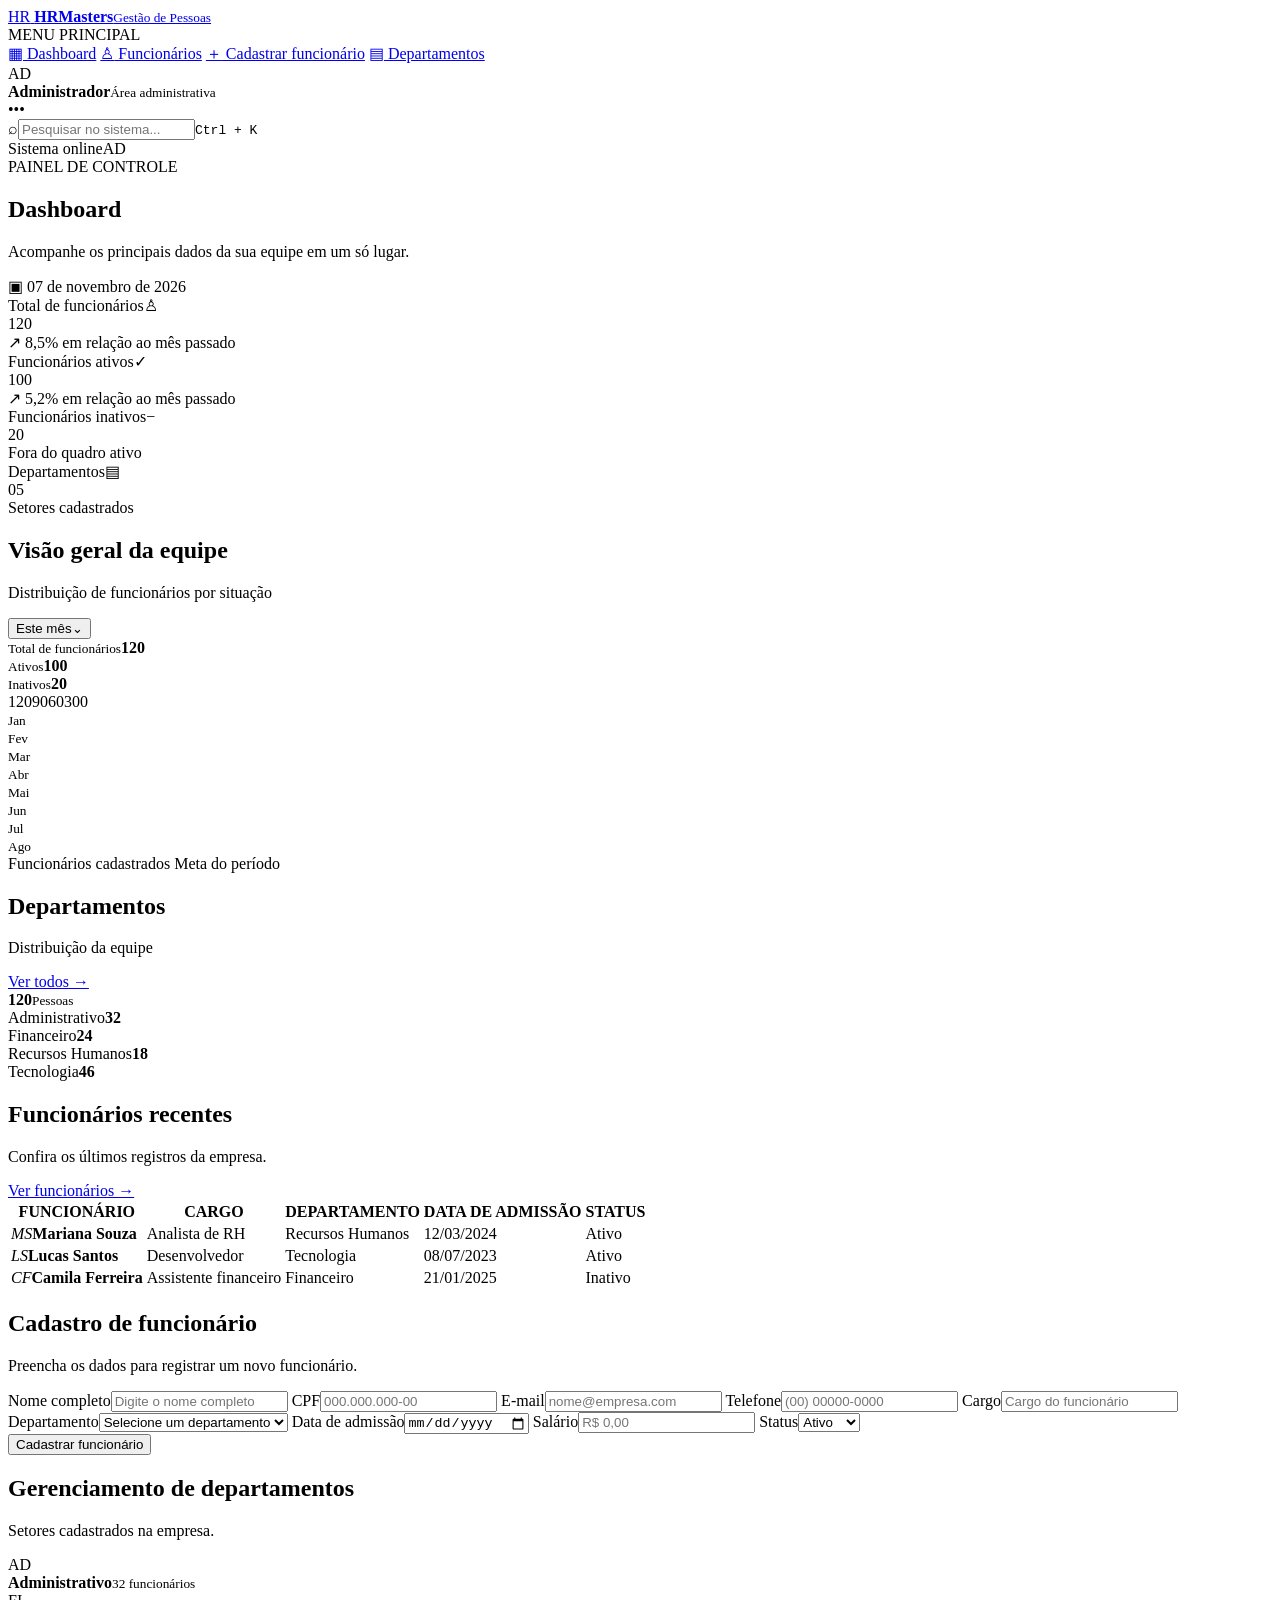
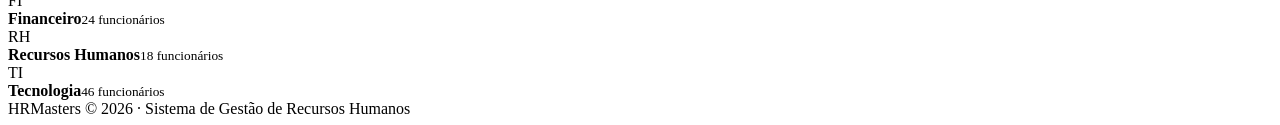
==== index.html @ aa5efdaa "Update and rename index de front.html to index.html" ====
<!DOCTYPE html>
<html lang="pt-BR">
<head>
    <meta charset="UTF-8">
    <meta name="viewport" content="width=device-width, initial-scale=1.0">
    <title>HRMasters | Gestão de Pessoas</title>
    <link rel="stylesheet" href="styles.css">
</head>
<body>
<div class="app">
    <aside class="sidebar">
        <a class="brand" href="#inicio">
            <span class="brand-mark">HR</span>
            <span><strong>HRMasters</strong><small>Gestão de Pessoas</small></span>
        </a>

        <div class="nav-label">MENU PRINCIPAL</div>
        <nav class="navigation">
            <a class="nav-link selected" href="#inicio"><span class="nav-icon">▦</span> Dashboard</a>
            <a class="nav-link" href="#funcionarios"><span class="nav-icon">♙</span> Funcionários</a>
            <a class="nav-link" href="#cadastro"><span class="nav-icon">＋</span> Cadastrar funcionário</a>
            <a class="nav-link" href="#departamentos"><span class="nav-icon">▤</span> Departamentos</a>
        </nav>

        <div class="sidebar-bottom">
            <div class="avatar admin-avatar">AD</div>
            <div><strong>Administrador</strong><small>Área administrativa</small></div>
            <span class="more">•••</span>
        </div>
    </aside>

    <main class="main-content">
        <header class="topbar">
            <div class="search-box"><span>⌕</span><input type="search" placeholder="Pesquisar no sistema..."><kbd>Ctrl + K</kbd></div>
            <div class="top-actions"><span class="online"><i></i> Sistema online</span><span class="top-avatar">AD</span></div>
        </header>

        <section class="page-heading" id="inicio">
            <div><div class="eyebrow">PAINEL DE CONTROLE</div><h1>Dashboard</h1><p>Acompanhe os principais dados da sua equipe em um só lugar.</p></div>
            <div class="heading-date"><span>▣</span> 07 de novembro de 2026</div>
        </section>

        <section class="stats">
            <article class="stat-card">
                <div class="stat-head"><span>Total de funcionários</span><span class="stat-icon icon-blue">♙</span></div>
                <div class="stat-number">120</div><div class="stat-foot"><span class="trend">↗ 8,5%</span> em relação ao mês passado</div>
            </article>
            <article class="stat-card">
                <div class="stat-head"><span>Funcionários ativos</span><span class="stat-icon icon-green">✓</span></div>
                <div class="stat-number">100</div><div class="stat-foot"><span class="trend">↗ 5,2%</span> em relação ao mês passado</div>
            </article>
            <article class="stat-card">
                <div class="stat-head"><span>Funcionários inativos</span><span class="stat-icon icon-orange">−</span></div>
                <div class="stat-number">20</div><div class="stat-foot muted-foot">Fora do quadro ativo</div>
            </article>
            <article class="stat-card">
                <div class="stat-head"><span>Departamentos</span><span class="stat-icon icon-purple">▤</span></div>
                <div class="stat-number">05</div><div class="stat-foot muted-foot">Setores cadastrados</div>
            </article>
        </section>

        <section class="dashboard-grid">
            <article class="panel performance">
                <div class="panel-title"><div><h2>Visão geral da equipe</h2><p>Distribuição de funcionários por situação</p></div><button class="outline-button">Este mês⌄</button></div>
                <div class="chart-summary">
                    <div><small>Total de funcionários</small><strong>120</strong></div>
                    <div><small>Ativos</small><strong class="green-text">100</strong></div>
                    <div><small>Inativos</small><strong class="orange-text">20</strong></div>
                </div>
                <div class="bar-chart">
                    <div class="y-labels"><span>120</span><span>90</span><span>60</span><span>30</span><span>0</span></div>
                    <div class="bars">
                        <div class="bar-column"><div class="bar-track"><div class="bar-fill" style="height:82%"></div></div><small>Jan</small></div>
                        <div class="bar-column"><div class="bar-track"><div class="bar-fill" style="height:68%"></div></div><small>Fev</small></div>
                        <div class="bar-column"><div class="bar-track"><div class="bar-fill" style="height:73%"></div></div><small>Mar</small></div>
                        <div class="bar-column"><div class="bar-track"><div class="bar-fill" style="height:76%"></div></div><small>Abr</small></div>
                        <div class="bar-column"><div class="bar-track"><div class="bar-fill" style="height:88%"></div></div><small>Mai</small></div>
                        <div class="bar-column"><div class="bar-track"><div class="bar-fill" style="height:91%"></div></div><small>Jun</small></div>
                        <div class="bar-column"><div class="bar-track"><div class="bar-fill" style="height:95%"></div></div><small>Jul</small></div>
                        <div class="bar-column"><div class="bar-track"><div class="bar-fill" style="height:100%"></div></div><small>Ago</small></div>
                    </div>
                </div>
                <div class="chart-legend"><span><i class="legend-blue"></i> Funcionários cadastrados</span><span><i class="legend-light"></i> Meta do período</span></div>
            </article>

            <article class="panel departments-panel">
                <div class="panel-title"><div><h2>Departamentos</h2><p>Distribuição da equipe</p></div><a href="#departamentos" class="see-all">Ver todos →</a></div>
                <div class="donut-area"><div class="donut"><div class="donut-center"><strong>120</strong><small>Pessoas</small></div></div></div>
                <div class="legend-list">
                    <div><i class="dot dot-blue"></i><span>Administrativo</span><b>32</b></div>
                    <div><i class="dot dot-green"></i><span>Financeiro</span><b>24</b></div>
                    <div><i class="dot dot-purple"></i><span>Recursos Humanos</span><b>18</b></div>
                    <div><i class="dot dot-orange"></i><span>Tecnologia</span><b>46</b></div>
                </div>
            </article>
        </section>

        <section class="panel employees-panel" id="funcionarios">
            <div class="panel-title"><div><h2>Funcionários recentes</h2><p>Confira os últimos registros da empresa.</p></div><a href="#funcionarios" class="see-all">Ver funcionários →</a></div>
            <div class="table-responsive">
                <table>
                    <thead><tr><th>FUNCIONÁRIO</th><th>CARGO</th><th>DEPARTAMENTO</th><th>DATA DE ADMISSÃO</th><th>STATUS</th></tr></thead>
                    <tbody>
                        <tr><td><span class="person"><i class="person-avatar p1">MS</i><b>Mariana Souza</b></span></td><td>Analista de RH</td><td>Recursos Humanos</td><td>12/03/2024</td><td><span class="badge active">Ativo</span></td></tr>
                        <tr><td><span class="person"><i class="person-avatar p2">LS</i><b>Lucas Santos</b></span></td><td>Desenvolvedor</td><td>Tecnologia</td><td>08/07/2023</td><td><span class="badge active">Ativo</span></td></tr>
                        <tr><td><span class="person"><i class="person-avatar p3">CF</i><b>Camila Ferreira</b></span></td><td>Assistente financeiro</td><td>Financeiro</td><td>21/01/2025</td><td><span class="badge inactive">Inativo</span></td></tr>
                    </tbody>
                </table>
            </div>
        </section>

        <section class="panel form-section" id="cadastro">
            <div class="panel-title"><div><h2>Cadastro de funcionário</h2><p>Preencha os dados para registrar um novo funcionário.</p></div></div>
            <form class="employee-form">
                <label>Nome completo<input type="text" placeholder="Digite o nome completo"></label>
                <label>CPF<input type="text" placeholder="000.000.000-00"></label>
                <label>E-mail<input type="email" placeholder="nome@empresa.com"></label>
                <label>Telefone<input type="tel" placeholder="(00) 00000-0000"></label>
                <label>Cargo<input type="text" placeholder="Cargo do funcionário"></label>
                <label>Departamento<select><option>Selecione um departamento</option><option>Administrativo</option><option>Financeiro</option><option>Recursos Humanos</option><option>Tecnologia</option></select></label>
                <label>Data de admissão<input type="date"></label>
                <label>Salário<input type="number" placeholder="R$ 0,00"></label>
                <label>Status<select><option>Ativo</option><option>Inativo</option></select></label>
                <div class="form-button"><button type="button" class="primary-button">Cadastrar funcionário</button></div>
            </form>
        </section>

        <section class="panel department-section" id="departamentos">
            <div class="panel-title"><div><h2>Gerenciamento de departamentos</h2><p>Setores cadastrados na empresa.</p></div></div>
            <div class="department-cards">
                <article><span class="department-symbol blue-bg">AD</span><div><b>Administrativo</b><small>32 funcionários</small></div></article>
                <article><span class="department-symbol green-bg">FI</span><div><b>Financeiro</b><small>24 funcionários</small></div></article>
                <article><span class="department-symbol purple-bg">RH</span><div><b>Recursos Humanos</b><small>18 funcionários</small></div></article>
                <article><span class="department-symbol orange-bg">TI</span><div><b>Tecnologia</b><small>46 funcionários</small></div></article>
            </div>
        </section>

        <script src="script.js"></script>
    </main>
</div>
<footer>HRMasters © 2026 · Sistema de Gestão de Recursos Humanos</footer>
</body>
</html>
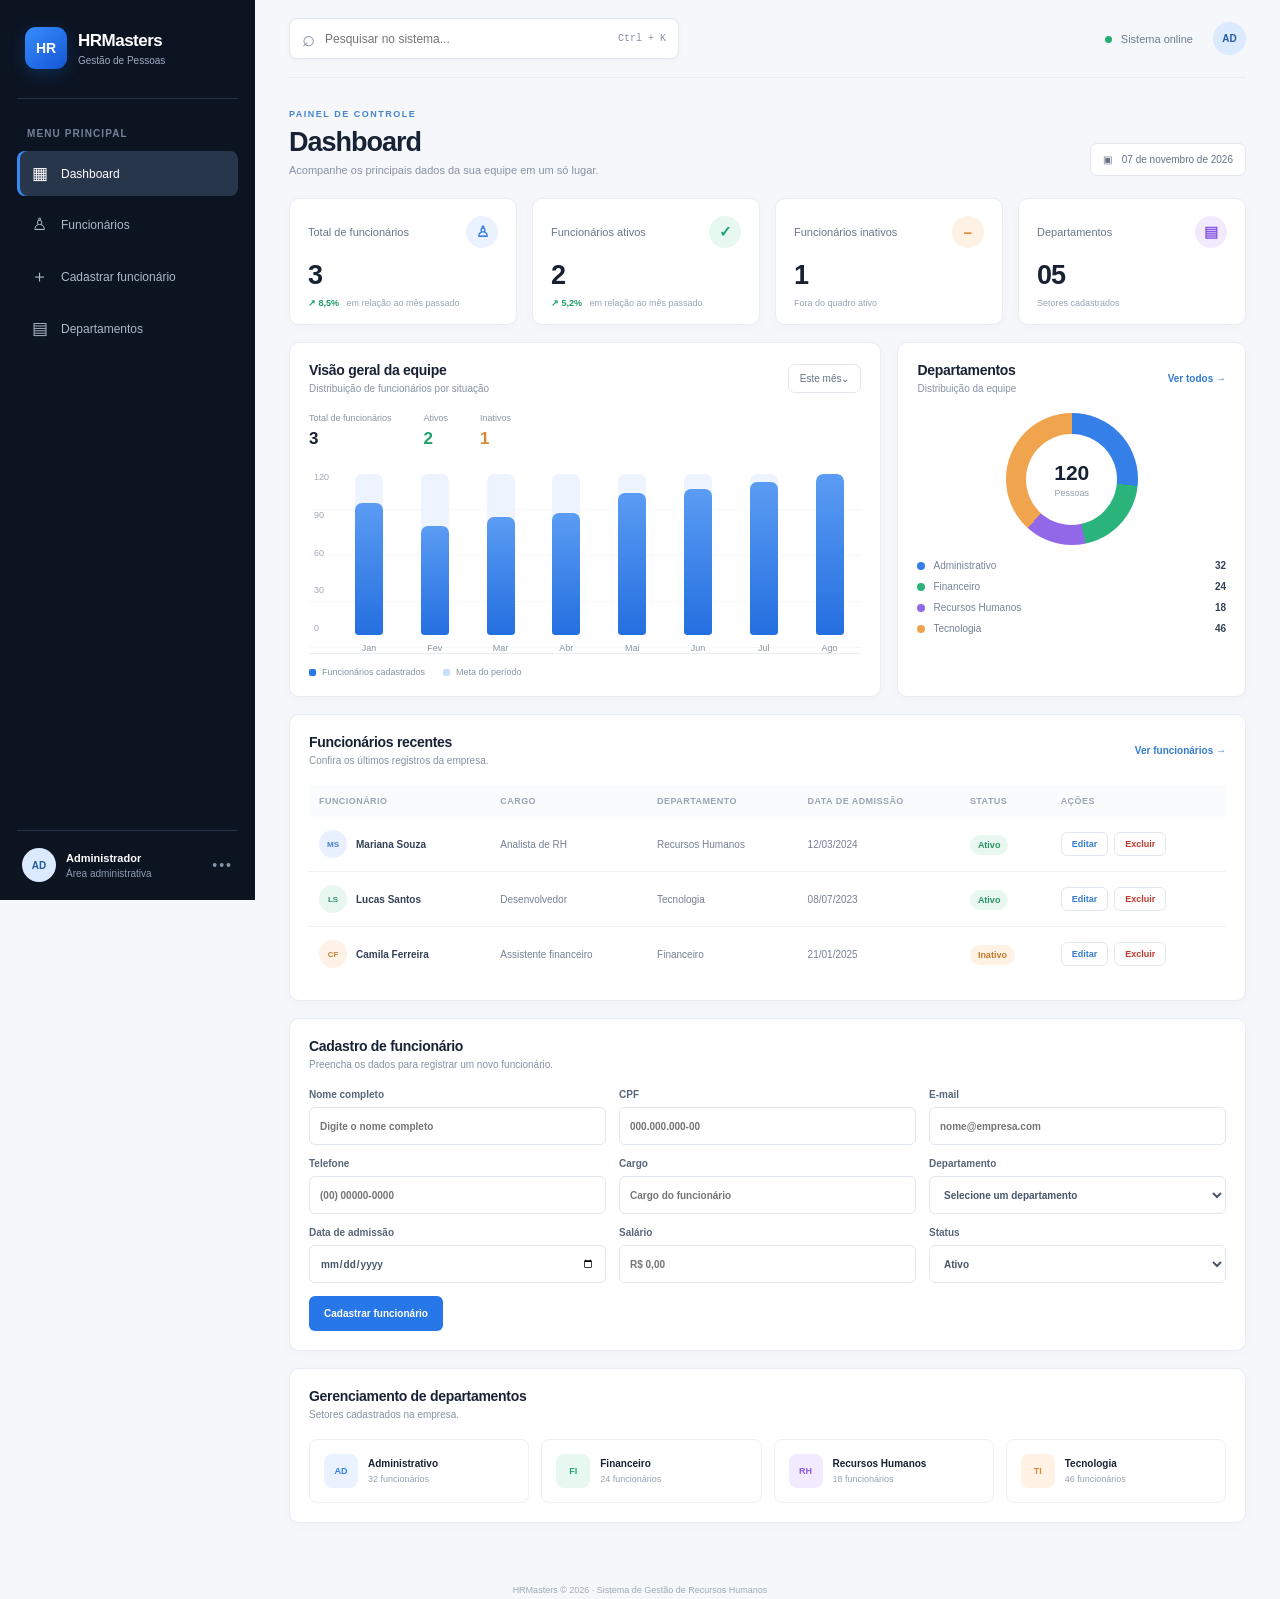
==== commit 75d70353: "Add files via upload" ====
--- a/index.html
+++ b/index.html
@@ -98,12 +98,12 @@
         <section class="panel employees-panel" id="funcionarios">
             <div class="panel-title"><div><h2>Funcionários recentes</h2><p>Confira os últimos registros da empresa.</p></div><a href="#funcionarios" class="see-all">Ver funcionários →</a></div>
             <div class="table-responsive">
-                <table>
-                    <thead><tr><th>FUNCIONÁRIO</th><th>CARGO</th><th>DEPARTAMENTO</th><th>DATA DE ADMISSÃO</th><th>STATUS</th></tr></thead>
+                <table id="funcionarios-table">
+                    <thead>
+                        <tr><th>FUNCIONÁRIO</th><th>CARGO</th><th>DEPARTAMENTO</th><th>DATA DE ADMISSÃO</th><th>STATUS</th><th>AÇÕES</th></tr>
+                    </thead>
                     <tbody>
-                        <tr><td><span class="person"><i class="person-avatar p1">MS</i><b>Mariana Souza</b></span></td><td>Analista de RH</td><td>Recursos Humanos</td><td>12/03/2024</td><td><span class="badge active">Ativo</span></td></tr>
-                        <tr><td><span class="person"><i class="person-avatar p2">LS</i><b>Lucas Santos</b></span></td><td>Desenvolvedor</td><td>Tecnologia</td><td>08/07/2023</td><td><span class="badge active">Ativo</span></td></tr>
-                        <tr><td><span class="person"><i class="person-avatar p3">CF</i><b>Camila Ferreira</b></span></td><td>Assistente financeiro</td><td>Financeiro</td><td>21/01/2025</td><td><span class="badge inactive">Inativo</span></td></tr>
+                        <!-- Preenchido automaticamente pelo script.js -->
                     </tbody>
                 </table>
             </div>
@@ -112,16 +112,32 @@
         <section class="panel form-section" id="cadastro">
             <div class="panel-title"><div><h2>Cadastro de funcionário</h2><p>Preencha os dados para registrar um novo funcionário.</p></div></div>
             <form class="employee-form">
-                <label>Nome completo<input type="text" placeholder="Digite o nome completo"></label>
-                <label>CPF<input type="text" placeholder="000.000.000-00"></label>
-                <label>E-mail<input type="email" placeholder="nome@empresa.com"></label>
-                <label>Telefone<input type="tel" placeholder="(00) 00000-0000"></label>
-                <label>Cargo<input type="text" placeholder="Cargo do funcionário"></label>
-                <label>Departamento<select><option>Selecione um departamento</option><option>Administrativo</option><option>Financeiro</option><option>Recursos Humanos</option><option>Tecnologia</option></select></label>
-                <label>Data de admissão<input type="date"></label>
-                <label>Salário<input type="number" placeholder="R$ 0,00"></label>
-                <label>Status<select><option>Ativo</option><option>Inativo</option></select></label>
-                <div class="form-button"><button type="button" class="primary-button">Cadastrar funcionário</button></div>
+                <label>Nome completo<input type="text" name="nome" placeholder="Digite o nome completo"></label>
+                <label>CPF<input type="text" name="cpf" placeholder="000.000.000-00"></label>
+                <label>E-mail<input type="email" name="email" placeholder="nome@empresa.com"></label>
+                <label>Telefone<input type="tel" name="telefone" placeholder="(00) 00000-0000"></label>
+                <label>Cargo<input type="text" name="cargo" placeholder="Cargo do funcionário"></label>
+                <label>Departamento
+                    <select name="departamento">
+                        <option value="">Selecione um departamento</option>
+                        <option value="Administrativo">Administrativo</option>
+                        <option value="Financeiro">Financeiro</option>
+                        <option value="Recursos Humanos">Recursos Humanos</option>
+                        <option value="Tecnologia">Tecnologia</option>
+                    </select>
+                </label>
+                <label>Data de admissão<input type="date" name="dataAdmissao"></label>
+                <label>Salário<input type="number" name="salario" placeholder="R$ 0,00" min="0" step="0.01"></label>
+                <label>Status
+                    <select name="status">
+                        <option value="ativo">Ativo</option>
+                        <option value="inativo">Inativo</option>
+                    </select>
+                </label>
+                <div class="form-button">
+                    <button type="submit" class="primary-button">Cadastrar funcionário</button>
+                    <button type="button" class="secondary-button" id="btn-cancelar" hidden>Cancelar edição</button>
+                </div>
             </form>
         </section>
 
@@ -134,10 +150,10 @@
                 <article><span class="department-symbol orange-bg">TI</span><div><b>Tecnologia</b><small>46 funcionários</small></div></article>
             </div>
         </section>
-
-        <script src="script.js"></script>
     </main>
 </div>
 <footer>HRMasters © 2026 · Sistema de Gestão de Recursos Humanos</footer>
+
+<script src="script.js"></script>
 </body>
 </html>
--- a/styles.css
+++ b/styles.css
@@ -0,0 +1,165 @@
+@import url('https://fonts.googleapis.com/css2?family=Inter:wght@400;500;600;700;800&display=swap');
+
+:root {
+    --navy: #0c1422;
+    --navy-soft: #172338;
+    --blue: #2877e8;
+    --blue-dark: #1e5fc0;
+    --text: #182235;
+    --muted: #8792a3;
+    --line: #e9edf3;
+    --page: #f5f7fb;
+    --white: #ffffff;
+}
+* { margin: 0; padding: 0; box-sizing: border-box; }
+html { scroll-behavior: smooth; }
+body { font-family: 'Inter', Arial, sans-serif; background: var(--page); color: var(--text); font-size: 14px; }
+button, input, select { font: inherit; }
+.app { min-height: 100vh; }
+.sidebar {
+    width: 255px; position: fixed; inset: 0 auto 0 0; z-index: 10;
+    background: var(--navy); color: #fff; padding: 25px 17px 18px;
+    display: flex; flex-direction: column;
+}
+.brand { display: flex; align-items: center; gap: 11px; padding: 2px 8px 29px; text-decoration: none; color: white; border-bottom: 1px solid #273247; }
+.brand-mark { width: 42px; height: 42px; display: grid; place-items: center; border-radius: 11px; background: linear-gradient(140deg,#368cff,#1557d3); font-weight: 800; font-size: 14px; box-shadow: 0 5px 15px #1764d044; }
+.brand strong { display: block; font-size: 17px; letter-spacing: -.5px; }
+.brand small { display: block; color: #9eacc0; font-size: 10px; margin-top: 4px; }
+.nav-label { color: #748198; font-size: 10px; font-weight: 700; letter-spacing: 1.1px; margin: 29px 10px 12px; }
+.navigation { display: grid; gap: 6px; }
+.nav-link { display: flex; align-items: center; gap: 12px; color: #aeb9c9; text-decoration: none; padding: 12px 13px; border-radius: 8px; font-size: 12px; transition: .2s; }
+.nav-icon { width: 19px; text-align: center; font-size: 17px; }
+.nav-link:hover, .nav-link.selected { background: #28364b; color: #fff; }
+.nav-link.selected { box-shadow: inset 3px 0 #3989f5; }
+.sidebar-bottom { margin-top: auto; border-top: 1px solid #273247; padding: 17px 5px 0; display: flex; align-items: center; gap: 10px; }
+.avatar, .top-avatar { width: 34px; height: 34px; display: grid; place-items: center; border-radius: 50%; background: #dbeafe; color: #245c9f; font-size: 10px; font-weight: 700; font-style: normal; }
+.sidebar-bottom strong { display: block; font-size: 11px; }
+.sidebar-bottom small { display: block; color: #8d9bb0; font-size: 10px; margin-top: 4px; }
+.more { margin-left: auto; color: #8795a8; letter-spacing: 2px; }
+.main-content { margin-left: 255px; padding: 0 34px 25px; max-width: 1700px; }
+.topbar { height: 78px; display: flex; justify-content: space-between; align-items: center; border-bottom: 1px solid var(--line); margin-bottom: 31px; }
+.search-box { display: flex; align-items: center; gap: 10px; width: min(390px, 55%); height: 41px; background: white; border: 1px solid #e4e9f0; border-radius: 8px; padding: 0 12px; box-shadow: 0 2px 5px #15243a08; color: #8792a3; }
+.search-box span { font-size: 22px; }
+.search-box input { border: 0; outline: 0; flex: 1; min-width: 0; font-size: 12px; }
+.search-box kbd { color: #8792a3; font-size: 10px; white-space: nowrap; }
+.top-actions { display: flex; align-items: center; gap: 20px; }
+.online { color: #6e7b8d; font-size: 11px; }
+.online i { display: inline-block; width: 7px; height: 7px; background: #24ae70; border-radius: 50%; margin-right: 6px; }
+.top-avatar { width: 33px; height: 33px; }
+.page-heading { display: flex; align-items: end; justify-content: space-between; gap: 20px; margin-bottom: 22px; }
+.eyebrow { color: #4785ce; font-size: 9px; font-weight: 800; letter-spacing: 1.5px; margin-bottom: 8px; }
+h1 { font-size: 27px; letter-spacing: -1px; margin-bottom: 6px; }
+.page-heading p, .panel-title p { color: var(--muted); font-size: 11px; }
+.heading-date, .outline-button { border: 1px solid #e2e7ee; background: #fff; border-radius: 7px; padding: 10px 12px; color: #667387; font-size: 10px; }
+.heading-date span { margin-right: 7px; }
+.stats { display: grid; grid-template-columns: repeat(4,minmax(0,1fr)); gap: 15px; margin-bottom: 17px; }
+.stat-card, .panel { background: var(--white); border: 1px solid #e8edf3; border-radius: 10px; box-shadow: 0 3px 12px #14243a06; }
+.stat-card { padding: 17px 18px 16px; }
+.stat-head { display: flex; align-items: center; justify-content: space-between; color: #68768a; font-size: 11px; font-weight: 500; }
+.stat-icon { width: 32px; height: 32px; display: grid; place-items: center; border-radius: 50%; font-size: 15px; font-weight: 700; }
+.icon-blue { background: #eaf2ff; color: #347ce3; }
+.icon-green { background: #e6f8ef; color: #21a36c; }
+.icon-orange { background: #fff2e5; color: #d88a37; }
+.icon-purple { background: #f2ebff; color: #8a5be0; }
+.stat-number { font-size: 27px; font-weight: 700; letter-spacing: -1px; margin: 12px 0 7px; }
+.stat-foot { color: #9aa4b2; font-size: 9px; }
+.trend { color: #1e9b66; font-weight: 700; margin-right: 5px; }
+.muted-foot { color: #9aa4b2; }
+.dashboard-grid { display: grid; grid-template-columns: minmax(0,1.7fr) minmax(260px,1fr); gap: 16px; margin-bottom: 17px; }
+.panel { padding: 19px; min-width: 0; }
+.panel-title { display: flex; justify-content: space-between; align-items: center; gap: 12px; margin-bottom: 19px; }
+.panel-title h2 { font-size: 14px; letter-spacing: -.3px; margin-bottom: 5px; }
+.panel-title p { font-size: 10px; }
+.outline-button { padding: 8px 11px; }
+.chart-summary { display: flex; gap: 32px; margin: 4px 0 15px; }
+.chart-summary div { display: grid; gap: 6px; }
+.chart-summary small { color: #8a95a4; font-size: 9px; }
+.chart-summary strong { font-size: 17px; }
+.green-text { color: #20a16a; }
+.orange-text { color: #d68a36; }
+.bar-chart { height: 190px; display: flex; gap: 13px; padding: 8px 5px 0; border-bottom: 1px solid #e9edf3; background: repeating-linear-gradient(to bottom,transparent 0,transparent 45px,#edf0f4 46px); }
+.y-labels { display: flex; flex-direction: column; justify-content: space-between; color: #a1aab6; font-size: 9px; padding-bottom: 20px; }
+.bars { flex: 1; display: flex; align-items: end; justify-content: space-around; gap: 12px; }
+.bar-column { height: 100%; flex: 1; display: flex; flex-direction: column; justify-content: end; align-items: center; gap: 8px; }
+.bar-track { width: min(28px,75%); height: calc(100% - 20px); display: flex; align-items: end; background: #edf4ff; border-radius: 7px 7px 3px 3px; overflow: hidden; }
+.bar-fill { width: 100%; background: linear-gradient(180deg,#5b9cf3,#246fe0); border-radius: 7px 7px 3px 3px; }
+.bar-column small { color: #8994a3; font-size: 9px; }
+.chart-legend { display: flex; gap: 18px; margin-top: 13px; color: #8792a3; font-size: 9px; }
+.chart-legend span { display: flex; align-items: center; gap: 6px; }
+.chart-legend i { width: 7px; height: 7px; display: inline-block; border-radius: 2px; }
+.legend-blue { background: #2877e8; }
+.legend-light { background: #c9defb; }
+.see-all { color: #347bd0; font-size: 10px; text-decoration: none; font-weight: 600; white-space: nowrap; }
+.donut-area { display: grid; place-items: center; padding: 0 0 15px; }
+.donut { width: 132px; height: 132px; border-radius: 50%; background: conic-gradient(#347fe8 0 26.7%,#2ab47c 26.7% 46.7%,#9368e8 46.7% 61.7%,#f0a44e 61.7% 100%); display: grid; place-items: center; }
+.donut-center { width: 91px; height: 91px; border-radius: 50%; background: white; display: flex; flex-direction: column; align-items: center; justify-content: center; }
+.donut-center strong { font-size: 21px; }
+.donut-center small { color: #929dad; font-size: 9px; margin-top: 3px; }
+.legend-list { display: grid; gap: 10px; }
+.legend-list div { display: flex; align-items: center; gap: 8px; color: #778396; font-size: 10px; }
+.legend-list b { margin-left: auto; color: #344155; font-size: 10px; }
+.dot { width: 8px; height: 8px; border-radius: 50%; }
+.dot-blue { background: #347fe8; }.dot-green { background: #2ab47c; }.dot-purple { background: #9368e8; }.dot-orange { background: #f0a44e; }
+.employees-panel { margin-bottom: 17px; }
+.table-responsive { width: 100%; overflow-x: auto; }
+table { width: 100%; border-collapse: collapse; min-width: 650px; text-align: left; }
+th { padding: 11px 10px; color: #9aa4b2; background: #fafbfd; font-size: 9px; letter-spacing: .45px; font-weight: 700; }
+td { padding: 13px 10px; border-bottom: 1px solid #eef1f5; color: #748094; font-size: 10px; }
+tbody tr:last-child td { border-bottom: 0; }
+.person { display: flex; align-items: center; gap: 9px; color: #344155; }
+.person b { font-size: 10px; }
+.person-avatar { width: 28px; height: 28px; display: grid; place-items: center; border-radius: 50%; font-style: normal; font-size: 8px; font-weight: 700; }
+.p1 { background: #e9f1ff; color: #477ed0; }.p2 { background: #e8f7ef; color: #269768; }.p3 { background: #fff1e5; color: #c7833c; }
+.badge { padding: 5px 8px; border-radius: 20px; font-size: 9px; font-weight: 600; }
+.badge.active { background: #e8f7ef; color: #259363; }.badge.inactive { background: #fff2e5; color: #c47b2e; }
+.form-section, .department-section { margin-bottom: 17px; }
+.employee-form { display: grid; grid-template-columns: repeat(3,minmax(0,1fr)); gap: 13px; }
+.employee-form label { display: flex; flex-direction: column; gap: 7px; color: #58667a; font-size: 10px; font-weight: 600; }
+.employee-form input, .employee-form select { width: 100%; height: 38px; border: 1px solid #e1e7ee; border-radius: 6px; padding: 0 10px; outline: 0; color: #47566a; background: #fff; font-size: 10px; }
+.employee-form input:focus, .employee-form select:focus { border-color: #6aa0e8; box-shadow: 0 0 0 3px #347fe815; }
+.form-button { display: flex; align-items: end; }
+.primary-button { border: 0; border-radius: 6px; background: #2877e8; color: white; padding: 12px 15px; font-size: 10px; font-weight: 600; cursor: pointer; }
+.primary-button:hover { background: #1e5fc0; }
+.department-cards { display: grid; grid-template-columns: repeat(4,minmax(0,1fr)); gap: 12px; }
+.department-cards article { display: flex; align-items: center; gap: 10px; padding: 14px; border: 1px solid #edf0f4; border-radius: 8px; }
+.department-symbol { width: 34px; height: 34px; border-radius: 8px; display: grid; place-items: center; font-size: 9px; font-weight: 700; }
+.blue-bg { background: #eaf2ff; color: #347fe8; }.green-bg { background: #e6f8ef; color: #21a36c; }.purple-bg { background: #f2ebff; color: #8a5be0; }.orange-bg { background: #fff2e5; color: #d88a37; }
+.department-cards b { display: block; font-size: 10px; }.department-cards small { display: block; color: #98a2b0; font-size: 9px; margin-top: 5px; }
+footer { text-align: center; padding: 20px 0 4px; color: #a0a9b6; font-size: 9px; }
+@media (max-width: 1100px) {
+    .stats { grid-template-columns: repeat(2,minmax(0,1fr)); }
+    .dashboard-grid { grid-template-columns: 1fr; }
+    .department-cards { grid-template-columns: repeat(2,minmax(0,1fr)); }
+}
+@media (max-width: 700px) {
+    .sidebar { position: static; width: 100%; min-height: auto; }
+    .brand { padding-bottom: 16px; }
+    .nav-label { margin-top: 16px; }
+    .navigation { grid-template-columns: repeat(2,minmax(0,1fr)); }
+    .sidebar-bottom { margin-top: 18px; }
+    .main-content { margin-left: 0; padding: 0 15px 20px; }
+    .topbar { height: 62px; margin-bottom: 22px; }
+    .search-box { width: 100%; }
+    .top-actions { display: none; }
+    .page-heading { align-items: flex-start; flex-direction: column; }
+    .heading-date { align-self: flex-start; }
+    .stats { gap: 10px; }
+    .stat-card { padding: 13px; }
+    .stat-head { font-size: 9px; }
+    .stat-number { font-size: 23px; }
+    .employee-form { grid-template-columns: 1fr; }
+    .department-cards { grid-template-columns: 1fr; }
+    .panel { padding: 14px; }
+    .chart-summary { gap: 17px; }
+}
+
+/* Ações da tabela e botão de cancelar edição */
+.acoes { display: flex; gap: 6px; }
+.btn-editar, .btn-excluir { border: 1px solid #e1e7ee; background: #fff; border-radius: 6px; padding: 6px 10px; font-size: 9px; font-weight: 600; cursor: pointer; }
+.btn-editar { color: #347bd0; }
+.btn-editar:hover { background: #eaf2ff; }
+.btn-excluir { color: #c0392b; }
+.btn-excluir:hover { background: #fdecea; }
+.form-button { gap: 10px; }
+.secondary-button { border: 1px solid #e1e7ee; border-radius: 6px; background: #fff; color: #58667a; padding: 12px 15px; font-size: 10px; font-weight: 600; cursor: pointer; }
+.secondary-button:hover { background: #f5f7fb; }
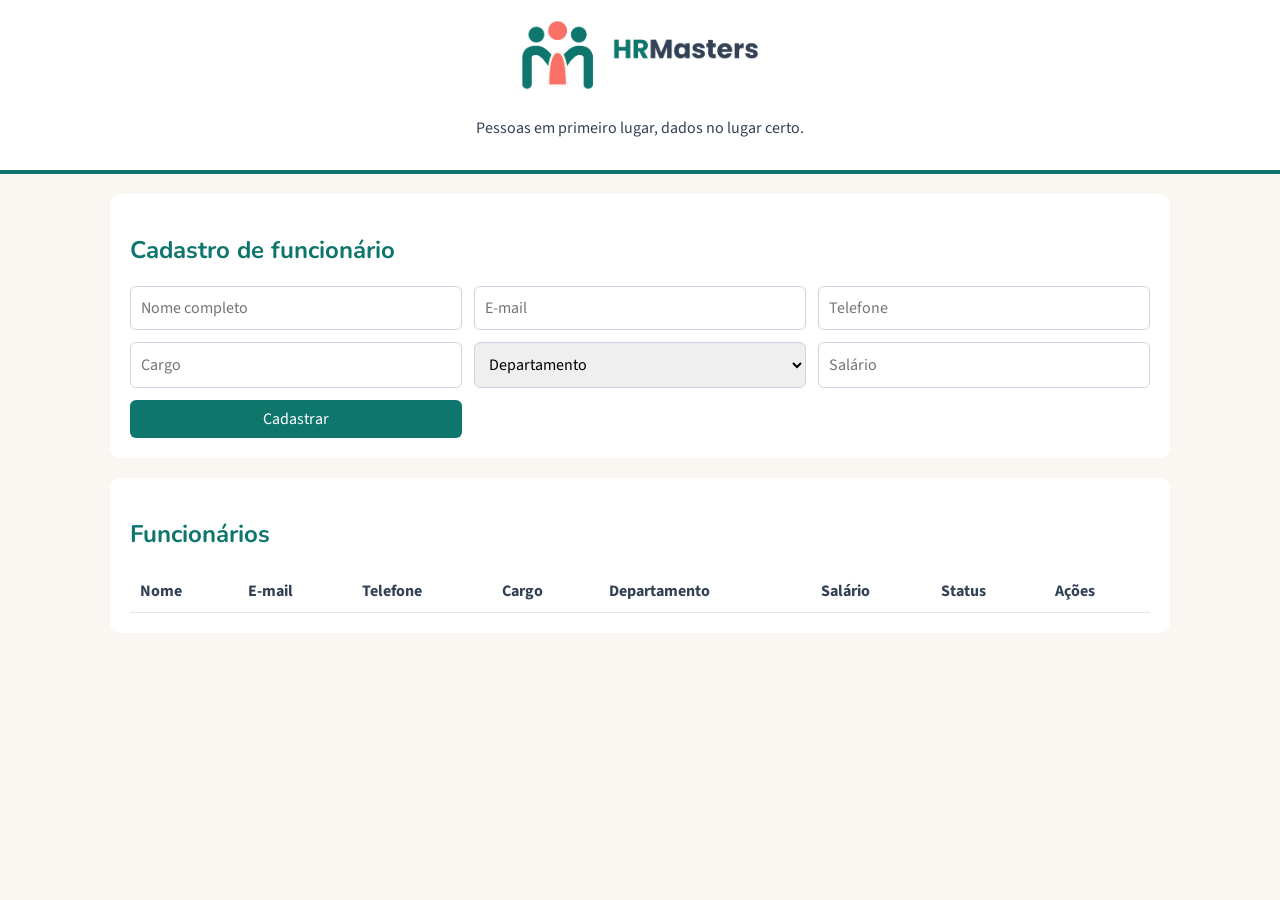
==== commit 68fcf7d7: "Add files via upload" ====
--- a/index.html
+++ b/index.html
@@ -3,157 +3,56 @@
 <head>
     <meta charset="UTF-8">
     <meta name="viewport" content="width=device-width, initial-scale=1.0">
-    <title>HRMasters | Gestão de Pessoas</title>
+    <title>HRMasters</title>
+    <link href="https://fonts.googleapis.com/css2?family=Nunito:wght@700&family=Source+Sans+3&display=swap" rel="stylesheet">
     <link rel="stylesheet" href="styles.css">
 </head>
 <body>
-<div class="app">
-    <aside class="sidebar">
-        <a class="brand" href="#inicio">
-            <span class="brand-mark">HR</span>
-            <span><strong>HRMasters</strong><small>Gestão de Pessoas</small></span>
-        </a>
+    <header>
+        <img src="logo.png" alt="HRMasters">
+        <p>Pessoas em primeiro lugar, dados no lugar certo.</p>
+    </header>
 
-        <div class="nav-label">MENU PRINCIPAL</div>
-        <nav class="navigation">
-            <a class="nav-link selected" href="#inicio"><span class="nav-icon">▦</span> Dashboard</a>
-            <a class="nav-link" href="#funcionarios"><span class="nav-icon">♙</span> Funcionários</a>
-            <a class="nav-link" href="#cadastro"><span class="nav-icon">＋</span> Cadastrar funcionário</a>
-            <a class="nav-link" href="#departamentos"><span class="nav-icon">▤</span> Departamentos</a>
-        </nav>
-
-        <div class="sidebar-bottom">
-            <div class="avatar admin-avatar">AD</div>
-            <div><strong>Administrador</strong><small>Área administrativa</small></div>
-            <span class="more">•••</span>
-        </div>
-    </aside>
-
-    <main class="main-content">
-        <header class="topbar">
-            <div class="search-box"><span>⌕</span><input type="search" placeholder="Pesquisar no sistema..."><kbd>Ctrl + K</kbd></div>
-            <div class="top-actions"><span class="online"><i></i> Sistema online</span><span class="top-avatar">AD</span></div>
-        </header>
-
-        <section class="page-heading" id="inicio">
-            <div><div class="eyebrow">PAINEL DE CONTROLE</div><h1>Dashboard</h1><p>Acompanhe os principais dados da sua equipe em um só lugar.</p></div>
-            <div class="heading-date"><span>▣</span> 07 de novembro de 2026</div>
-        </section>
-
-        <section class="stats">
-            <article class="stat-card">
-                <div class="stat-head"><span>Total de funcionários</span><span class="stat-icon icon-blue">♙</span></div>
-                <div class="stat-number">120</div><div class="stat-foot"><span class="trend">↗ 8,5%</span> em relação ao mês passado</div>
-            </article>
-            <article class="stat-card">
-                <div class="stat-head"><span>Funcionários ativos</span><span class="stat-icon icon-green">✓</span></div>
-                <div class="stat-number">100</div><div class="stat-foot"><span class="trend">↗ 5,2%</span> em relação ao mês passado</div>
-            </article>
-            <article class="stat-card">
-                <div class="stat-head"><span>Funcionários inativos</span><span class="stat-icon icon-orange">−</span></div>
-                <div class="stat-number">20</div><div class="stat-foot muted-foot">Fora do quadro ativo</div>
-            </article>
-            <article class="stat-card">
-                <div class="stat-head"><span>Departamentos</span><span class="stat-icon icon-purple">▤</span></div>
-                <div class="stat-number">05</div><div class="stat-foot muted-foot">Setores cadastrados</div>
-            </article>
-        </section>
-
-        <section class="dashboard-grid">
-            <article class="panel performance">
-                <div class="panel-title"><div><h2>Visão geral da equipe</h2><p>Distribuição de funcionários por situação</p></div><button class="outline-button">Este mês⌄</button></div>
-                <div class="chart-summary">
-                    <div><small>Total de funcionários</small><strong>120</strong></div>
-                    <div><small>Ativos</small><strong class="green-text">100</strong></div>
-                    <div><small>Inativos</small><strong class="orange-text">20</strong></div>
-                </div>
-                <div class="bar-chart">
-                    <div class="y-labels"><span>120</span><span>90</span><span>60</span><span>30</span><span>0</span></div>
-                    <div class="bars">
-                        <div class="bar-column"><div class="bar-track"><div class="bar-fill" style="height:82%"></div></div><small>Jan</small></div>
-                        <div class="bar-column"><div class="bar-track"><div class="bar-fill" style="height:68%"></div></div><small>Fev</small></div>
-                        <div class="bar-column"><div class="bar-track"><div class="bar-fill" style="height:73%"></div></div><small>Mar</small></div>
-                        <div class="bar-column"><div class="bar-track"><div class="bar-fill" style="height:76%"></div></div><small>Abr</small></div>
-                        <div class="bar-column"><div class="bar-track"><div class="bar-fill" style="height:88%"></div></div><small>Mai</small></div>
-                        <div class="bar-column"><div class="bar-track"><div class="bar-fill" style="height:91%"></div></div><small>Jun</small></div>
-                        <div class="bar-column"><div class="bar-track"><div class="bar-fill" style="height:95%"></div></div><small>Jul</small></div>
-                        <div class="bar-column"><div class="bar-track"><div class="bar-fill" style="height:100%"></div></div><small>Ago</small></div>
-                    </div>
-                </div>
-                <div class="chart-legend"><span><i class="legend-blue"></i> Funcionários cadastrados</span><span><i class="legend-light"></i> Meta do período</span></div>
-            </article>
-
-            <article class="panel departments-panel">
-                <div class="panel-title"><div><h2>Departamentos</h2><p>Distribuição da equipe</p></div><a href="#departamentos" class="see-all">Ver todos →</a></div>
-                <div class="donut-area"><div class="donut"><div class="donut-center"><strong>120</strong><small>Pessoas</small></div></div></div>
-                <div class="legend-list">
-                    <div><i class="dot dot-blue"></i><span>Administrativo</span><b>32</b></div>
-                    <div><i class="dot dot-green"></i><span>Financeiro</span><b>24</b></div>
-                    <div><i class="dot dot-purple"></i><span>Recursos Humanos</span><b>18</b></div>
-                    <div><i class="dot dot-orange"></i><span>Tecnologia</span><b>46</b></div>
-                </div>
-            </article>
-        </section>
-
-        <section class="panel employees-panel" id="funcionarios">
-            <div class="panel-title"><div><h2>Funcionários recentes</h2><p>Confira os últimos registros da empresa.</p></div><a href="#funcionarios" class="see-all">Ver funcionários →</a></div>
-            <div class="table-responsive">
-                <table id="funcionarios-table">
-                    <thead>
-                        <tr><th>FUNCIONÁRIO</th><th>CARGO</th><th>DEPARTAMENTO</th><th>DATA DE ADMISSÃO</th><th>STATUS</th><th>AÇÕES</th></tr>
-                    </thead>
-                    <tbody>
-                        <!-- Preenchido automaticamente pelo script.js -->
-                    </tbody>
-                </table>
-            </div>
-        </section>
-
-        <section class="panel form-section" id="cadastro">
-            <div class="panel-title"><div><h2>Cadastro de funcionário</h2><p>Preencha os dados para registrar um novo funcionário.</p></div></div>
-            <form class="employee-form">
-                <label>Nome completo<input type="text" name="nome" placeholder="Digite o nome completo"></label>
-                <label>CPF<input type="text" name="cpf" placeholder="000.000.000-00"></label>
-                <label>E-mail<input type="email" name="email" placeholder="nome@empresa.com"></label>
-                <label>Telefone<input type="tel" name="telefone" placeholder="(00) 00000-0000"></label>
-                <label>Cargo<input type="text" name="cargo" placeholder="Cargo do funcionário"></label>
-                <label>Departamento
-                    <select name="departamento">
-                        <option value="">Selecione um departamento</option>
-                        <option value="Administrativo">Administrativo</option>
-                        <option value="Financeiro">Financeiro</option>
-                        <option value="Recursos Humanos">Recursos Humanos</option>
-                        <option value="Tecnologia">Tecnologia</option>
-                    </select>
-                </label>
-                <label>Data de admissão<input type="date" name="dataAdmissao"></label>
-                <label>Salário<input type="number" name="salario" placeholder="R$ 0,00" min="0" step="0.01"></label>
-                <label>Status
-                    <select name="status">
-                        <option value="ativo">Ativo</option>
-                        <option value="inativo">Inativo</option>
-                    </select>
-                </label>
-                <div class="form-button">
-                    <button type="submit" class="primary-button">Cadastrar funcionário</button>
-                    <button type="button" class="secondary-button" id="btn-cancelar" hidden>Cancelar edição</button>
-                </div>
+    <main>
+        <section>
+            <h2>Cadastro de funcionário</h2>
+            <form id="formulario">
+                <input type="text" name="nome" placeholder="Nome completo" required>
+                <input type="email" name="email" placeholder="E-mail" required>
+                <input type="tel" name="telefone" placeholder="Telefone" required>
+                <input type="text" name="cargo" placeholder="Cargo" required>
+                <select name="departamento" required>
+                    <option value="">Departamento</option>
+                    <option>Administrativo</option>
+                    <option>Financeiro</option>
+                    <option>Recursos Humanos</option>
+                    <option>Tecnologia</option>
+                </select>
+                <input type="number" name="salario" placeholder="Salário" min="0" required>
+                <button type="submit" id="botao">Cadastrar</button>
             </form>
         </section>
 
-        <section class="panel department-section" id="departamentos">
-            <div class="panel-title"><div><h2>Gerenciamento de departamentos</h2><p>Setores cadastrados na empresa.</p></div></div>
-            <div class="department-cards">
-                <article><span class="department-symbol blue-bg">AD</span><div><b>Administrativo</b><small>32 funcionários</small></div></article>
-                <article><span class="department-symbol green-bg">FI</span><div><b>Financeiro</b><small>24 funcionários</small></div></article>
-                <article><span class="department-symbol purple-bg">RH</span><div><b>Recursos Humanos</b><small>18 funcionários</small></div></article>
-                <article><span class="department-symbol orange-bg">TI</span><div><b>Tecnologia</b><small>46 funcionários</small></div></article>
-            </div>
+        <section>
+            <h2>Funcionários</h2>
+            <table>
+                <thead>
+                    <tr>
+                        <th>Nome</th>
+                        <th>E-mail</th>
+                        <th>Telefone</th>
+                        <th>Cargo</th>
+                        <th>Departamento</th>
+                        <th>Salário</th>
+                        <th>Status</th>
+                        <th>Ações</th>
+                    </tr>
+                </thead>
+                <tbody id="lista"></tbody>
+            </table>
         </section>
     </main>
-</div>
-<footer>HRMasters © 2026 · Sistema de Gestão de Recursos Humanos</footer>
 
-<script src="script.js"></script>
+    <script src="script.js"></script>
 </body>
 </html>
--- a/styles.css
+++ b/styles.css
@@ -1,165 +1,97 @@
-@import url('https://fonts.googleapis.com/css2?family=Inter:wght@400;500;600;700;800&display=swap');
-
 :root {
-    --navy: #0c1422;
-    --navy-soft: #172338;
-    --blue: #2877e8;
-    --blue-dark: #1e5fc0;
-    --text: #182235;
-    --muted: #8792a3;
-    --line: #e9edf3;
-    --page: #f5f7fb;
-    --white: #ffffff;
-}
-* { margin: 0; padding: 0; box-sizing: border-box; }
-html { scroll-behavior: smooth; }
-body { font-family: 'Inter', Arial, sans-serif; background: var(--page); color: var(--text); font-size: 14px; }
-button, input, select { font: inherit; }
-.app { min-height: 100vh; }
-.sidebar {
-    width: 255px; position: fixed; inset: 0 auto 0 0; z-index: 10;
-    background: var(--navy); color: #fff; padding: 25px 17px 18px;
-    display: flex; flex-direction: column;
-}
-.brand { display: flex; align-items: center; gap: 11px; padding: 2px 8px 29px; text-decoration: none; color: white; border-bottom: 1px solid #273247; }
-.brand-mark { width: 42px; height: 42px; display: grid; place-items: center; border-radius: 11px; background: linear-gradient(140deg,#368cff,#1557d3); font-weight: 800; font-size: 14px; box-shadow: 0 5px 15px #1764d044; }
-.brand strong { display: block; font-size: 17px; letter-spacing: -.5px; }
-.brand small { display: block; color: #9eacc0; font-size: 10px; margin-top: 4px; }
-.nav-label { color: #748198; font-size: 10px; font-weight: 700; letter-spacing: 1.1px; margin: 29px 10px 12px; }
-.navigation { display: grid; gap: 6px; }
-.nav-link { display: flex; align-items: center; gap: 12px; color: #aeb9c9; text-decoration: none; padding: 12px 13px; border-radius: 8px; font-size: 12px; transition: .2s; }
-.nav-icon { width: 19px; text-align: center; font-size: 17px; }
-.nav-link:hover, .nav-link.selected { background: #28364b; color: #fff; }
-.nav-link.selected { box-shadow: inset 3px 0 #3989f5; }
-.sidebar-bottom { margin-top: auto; border-top: 1px solid #273247; padding: 17px 5px 0; display: flex; align-items: center; gap: 10px; }
-.avatar, .top-avatar { width: 34px; height: 34px; display: grid; place-items: center; border-radius: 50%; background: #dbeafe; color: #245c9f; font-size: 10px; font-weight: 700; font-style: normal; }
-.sidebar-bottom strong { display: block; font-size: 11px; }
-.sidebar-bottom small { display: block; color: #8d9bb0; font-size: 10px; margin-top: 4px; }
-.more { margin-left: auto; color: #8795a8; letter-spacing: 2px; }
-.main-content { margin-left: 255px; padding: 0 34px 25px; max-width: 1700px; }
-.topbar { height: 78px; display: flex; justify-content: space-between; align-items: center; border-bottom: 1px solid var(--line); margin-bottom: 31px; }
-.search-box { display: flex; align-items: center; gap: 10px; width: min(390px, 55%); height: 41px; background: white; border: 1px solid #e4e9f0; border-radius: 8px; padding: 0 12px; box-shadow: 0 2px 5px #15243a08; color: #8792a3; }
-.search-box span { font-size: 22px; }
-.search-box input { border: 0; outline: 0; flex: 1; min-width: 0; font-size: 12px; }
-.search-box kbd { color: #8792a3; font-size: 10px; white-space: nowrap; }
-.top-actions { display: flex; align-items: center; gap: 20px; }
-.online { color: #6e7b8d; font-size: 11px; }
-.online i { display: inline-block; width: 7px; height: 7px; background: #24ae70; border-radius: 50%; margin-right: 6px; }
-.top-avatar { width: 33px; height: 33px; }
-.page-heading { display: flex; align-items: end; justify-content: space-between; gap: 20px; margin-bottom: 22px; }
-.eyebrow { color: #4785ce; font-size: 9px; font-weight: 800; letter-spacing: 1.5px; margin-bottom: 8px; }
-h1 { font-size: 27px; letter-spacing: -1px; margin-bottom: 6px; }
-.page-heading p, .panel-title p { color: var(--muted); font-size: 11px; }
-.heading-date, .outline-button { border: 1px solid #e2e7ee; background: #fff; border-radius: 7px; padding: 10px 12px; color: #667387; font-size: 10px; }
-.heading-date span { margin-right: 7px; }
-.stats { display: grid; grid-template-columns: repeat(4,minmax(0,1fr)); gap: 15px; margin-bottom: 17px; }
-.stat-card, .panel { background: var(--white); border: 1px solid #e8edf3; border-radius: 10px; box-shadow: 0 3px 12px #14243a06; }
-.stat-card { padding: 17px 18px 16px; }
-.stat-head { display: flex; align-items: center; justify-content: space-between; color: #68768a; font-size: 11px; font-weight: 500; }
-.stat-icon { width: 32px; height: 32px; display: grid; place-items: center; border-radius: 50%; font-size: 15px; font-weight: 700; }
-.icon-blue { background: #eaf2ff; color: #347ce3; }
-.icon-green { background: #e6f8ef; color: #21a36c; }
-.icon-orange { background: #fff2e5; color: #d88a37; }
-.icon-purple { background: #f2ebff; color: #8a5be0; }
-.stat-number { font-size: 27px; font-weight: 700; letter-spacing: -1px; margin: 12px 0 7px; }
-.stat-foot { color: #9aa4b2; font-size: 9px; }
-.trend { color: #1e9b66; font-weight: 700; margin-right: 5px; }
-.muted-foot { color: #9aa4b2; }
-.dashboard-grid { display: grid; grid-template-columns: minmax(0,1.7fr) minmax(260px,1fr); gap: 16px; margin-bottom: 17px; }
-.panel { padding: 19px; min-width: 0; }
-.panel-title { display: flex; justify-content: space-between; align-items: center; gap: 12px; margin-bottom: 19px; }
-.panel-title h2 { font-size: 14px; letter-spacing: -.3px; margin-bottom: 5px; }
-.panel-title p { font-size: 10px; }
-.outline-button { padding: 8px 11px; }
-.chart-summary { display: flex; gap: 32px; margin: 4px 0 15px; }
-.chart-summary div { display: grid; gap: 6px; }
-.chart-summary small { color: #8a95a4; font-size: 9px; }
-.chart-summary strong { font-size: 17px; }
-.green-text { color: #20a16a; }
-.orange-text { color: #d68a36; }
-.bar-chart { height: 190px; display: flex; gap: 13px; padding: 8px 5px 0; border-bottom: 1px solid #e9edf3; background: repeating-linear-gradient(to bottom,transparent 0,transparent 45px,#edf0f4 46px); }
-.y-labels { display: flex; flex-direction: column; justify-content: space-between; color: #a1aab6; font-size: 9px; padding-bottom: 20px; }
-.bars { flex: 1; display: flex; align-items: end; justify-content: space-around; gap: 12px; }
-.bar-column { height: 100%; flex: 1; display: flex; flex-direction: column; justify-content: end; align-items: center; gap: 8px; }
-.bar-track { width: min(28px,75%); height: calc(100% - 20px); display: flex; align-items: end; background: #edf4ff; border-radius: 7px 7px 3px 3px; overflow: hidden; }
-.bar-fill { width: 100%; background: linear-gradient(180deg,#5b9cf3,#246fe0); border-radius: 7px 7px 3px 3px; }
-.bar-column small { color: #8994a3; font-size: 9px; }
-.chart-legend { display: flex; gap: 18px; margin-top: 13px; color: #8792a3; font-size: 9px; }
-.chart-legend span { display: flex; align-items: center; gap: 6px; }
-.chart-legend i { width: 7px; height: 7px; display: inline-block; border-radius: 2px; }
-.legend-blue { background: #2877e8; }
-.legend-light { background: #c9defb; }
-.see-all { color: #347bd0; font-size: 10px; text-decoration: none; font-weight: 600; white-space: nowrap; }
-.donut-area { display: grid; place-items: center; padding: 0 0 15px; }
-.donut { width: 132px; height: 132px; border-radius: 50%; background: conic-gradient(#347fe8 0 26.7%,#2ab47c 26.7% 46.7%,#9368e8 46.7% 61.7%,#f0a44e 61.7% 100%); display: grid; place-items: center; }
-.donut-center { width: 91px; height: 91px; border-radius: 50%; background: white; display: flex; flex-direction: column; align-items: center; justify-content: center; }
-.donut-center strong { font-size: 21px; }
-.donut-center small { color: #929dad; font-size: 9px; margin-top: 3px; }
-.legend-list { display: grid; gap: 10px; }
-.legend-list div { display: flex; align-items: center; gap: 8px; color: #778396; font-size: 10px; }
-.legend-list b { margin-left: auto; color: #344155; font-size: 10px; }
-.dot { width: 8px; height: 8px; border-radius: 50%; }
-.dot-blue { background: #347fe8; }.dot-green { background: #2ab47c; }.dot-purple { background: #9368e8; }.dot-orange { background: #f0a44e; }
-.employees-panel { margin-bottom: 17px; }
-.table-responsive { width: 100%; overflow-x: auto; }
-table { width: 100%; border-collapse: collapse; min-width: 650px; text-align: left; }
-th { padding: 11px 10px; color: #9aa4b2; background: #fafbfd; font-size: 9px; letter-spacing: .45px; font-weight: 700; }
-td { padding: 13px 10px; border-bottom: 1px solid #eef1f5; color: #748094; font-size: 10px; }
-tbody tr:last-child td { border-bottom: 0; }
-.person { display: flex; align-items: center; gap: 9px; color: #344155; }
-.person b { font-size: 10px; }
-.person-avatar { width: 28px; height: 28px; display: grid; place-items: center; border-radius: 50%; font-style: normal; font-size: 8px; font-weight: 700; }
-.p1 { background: #e9f1ff; color: #477ed0; }.p2 { background: #e8f7ef; color: #269768; }.p3 { background: #fff1e5; color: #c7833c; }
-.badge { padding: 5px 8px; border-radius: 20px; font-size: 9px; font-weight: 600; }
-.badge.active { background: #e8f7ef; color: #259363; }.badge.inactive { background: #fff2e5; color: #c47b2e; }
-.form-section, .department-section { margin-bottom: 17px; }
-.employee-form { display: grid; grid-template-columns: repeat(3,minmax(0,1fr)); gap: 13px; }
-.employee-form label { display: flex; flex-direction: column; gap: 7px; color: #58667a; font-size: 10px; font-weight: 600; }
-.employee-form input, .employee-form select { width: 100%; height: 38px; border: 1px solid #e1e7ee; border-radius: 6px; padding: 0 10px; outline: 0; color: #47566a; background: #fff; font-size: 10px; }
-.employee-form input:focus, .employee-form select:focus { border-color: #6aa0e8; box-shadow: 0 0 0 3px #347fe815; }
-.form-button { display: flex; align-items: end; }
-.primary-button { border: 0; border-radius: 6px; background: #2877e8; color: white; padding: 12px 15px; font-size: 10px; font-weight: 600; cursor: pointer; }
-.primary-button:hover { background: #1e5fc0; }
-.department-cards { display: grid; grid-template-columns: repeat(4,minmax(0,1fr)); gap: 12px; }
-.department-cards article { display: flex; align-items: center; gap: 10px; padding: 14px; border: 1px solid #edf0f4; border-radius: 8px; }
-.department-symbol { width: 34px; height: 34px; border-radius: 8px; display: grid; place-items: center; font-size: 9px; font-weight: 700; }
-.blue-bg { background: #eaf2ff; color: #347fe8; }.green-bg { background: #e6f8ef; color: #21a36c; }.purple-bg { background: #f2ebff; color: #8a5be0; }.orange-bg { background: #fff2e5; color: #d88a37; }
-.department-cards b { display: block; font-size: 10px; }.department-cards small { display: block; color: #98a2b0; font-size: 9px; margin-top: 5px; }
-footer { text-align: center; padding: 20px 0 4px; color: #a0a9b6; font-size: 9px; }
-@media (max-width: 1100px) {
-    .stats { grid-template-columns: repeat(2,minmax(0,1fr)); }
-    .dashboard-grid { grid-template-columns: 1fr; }
-    .department-cards { grid-template-columns: repeat(2,minmax(0,1fr)); }
-}
-@media (max-width: 700px) {
-    .sidebar { position: static; width: 100%; min-height: auto; }
-    .brand { padding-bottom: 16px; }
-    .nav-label { margin-top: 16px; }
-    .navigation { grid-template-columns: repeat(2,minmax(0,1fr)); }
-    .sidebar-bottom { margin-top: 18px; }
-    .main-content { margin-left: 0; padding: 0 15px 20px; }
-    .topbar { height: 62px; margin-bottom: 22px; }
-    .search-box { width: 100%; }
-    .top-actions { display: none; }
-    .page-heading { align-items: flex-start; flex-direction: column; }
-    .heading-date { align-self: flex-start; }
-    .stats { gap: 10px; }
-    .stat-card { padding: 13px; }
-    .stat-head { font-size: 9px; }
-    .stat-number { font-size: 23px; }
-    .employee-form { grid-template-columns: 1fr; }
-    .department-cards { grid-template-columns: 1fr; }
-    .panel { padding: 14px; }
-    .chart-summary { gap: 17px; }
+    --primaria: #0F766E;
+    --coral: #F97066;
+    --ardosia: #334155;
+    --fundo: #FAF7F2;
 }
 
-/* Ações da tabela e botão de cancelar edição */
-.acoes { display: flex; gap: 6px; }
-.btn-editar, .btn-excluir { border: 1px solid #e1e7ee; background: #fff; border-radius: 6px; padding: 6px 10px; font-size: 9px; font-weight: 600; cursor: pointer; }
-.btn-editar { color: #347bd0; }
-.btn-editar:hover { background: #eaf2ff; }
-.btn-excluir { color: #c0392b; }
-.btn-excluir:hover { background: #fdecea; }
-.form-button { gap: 10px; }
-.secondary-button { border: 1px solid #e1e7ee; border-radius: 6px; background: #fff; color: #58667a; padding: 12px 15px; font-size: 10px; font-weight: 600; cursor: pointer; }
-.secondary-button:hover { background: #f5f7fb; }
+* {
+    box-sizing: border-box;
+}
+
+body {
+    margin: 0;
+    background: var(--fundo);
+    color: var(--ardosia);
+    font-family: 'Source Sans 3', sans-serif;
+}
+
+h2 {
+    font-family: 'Nunito', sans-serif;
+    color: var(--primaria);
+}
+
+header {
+    background: white;
+    text-align: center;
+    padding: 15px;
+    border-bottom: 4px solid var(--primaria);
+}
+
+header img {
+    height: 80px;
+}
+
+main {
+    max-width: 1100px;
+    margin: 0 auto;
+    padding: 20px;
+}
+
+section {
+    background: white;
+    padding: 20px;
+    margin-bottom: 20px;
+    border-radius: 10px;
+    overflow-x: auto;
+}
+
+form {
+    display: grid;
+    grid-template-columns: repeat(3, 1fr);
+    gap: 12px;
+}
+
+input, select {
+    padding: 10px;
+    border: 1px solid #cbd5e1;
+    border-radius: 6px;
+    font: inherit;
+}
+
+button {
+    padding: 8px 12px;
+    border: 0;
+    border-radius: 6px;
+    background: var(--primaria);
+    color: white;
+    font: inherit;
+    cursor: pointer;
+}
+
+table {
+    width: 100%;
+    border-collapse: collapse;
+}
+
+th, td {
+    padding: 10px;
+    text-align: left;
+    border-bottom: 1px solid #e2e8f0;
+}
+
+.ativo {
+    color: var(--primaria);
+    font-weight: bold;
+}
+
+.arquivado {
+    color: var(--coral);
+    font-weight: bold;
+}
+
+@media (max-width: 700px) {
+    form {
+        grid-template-columns: 1fr;
+    }
+}
